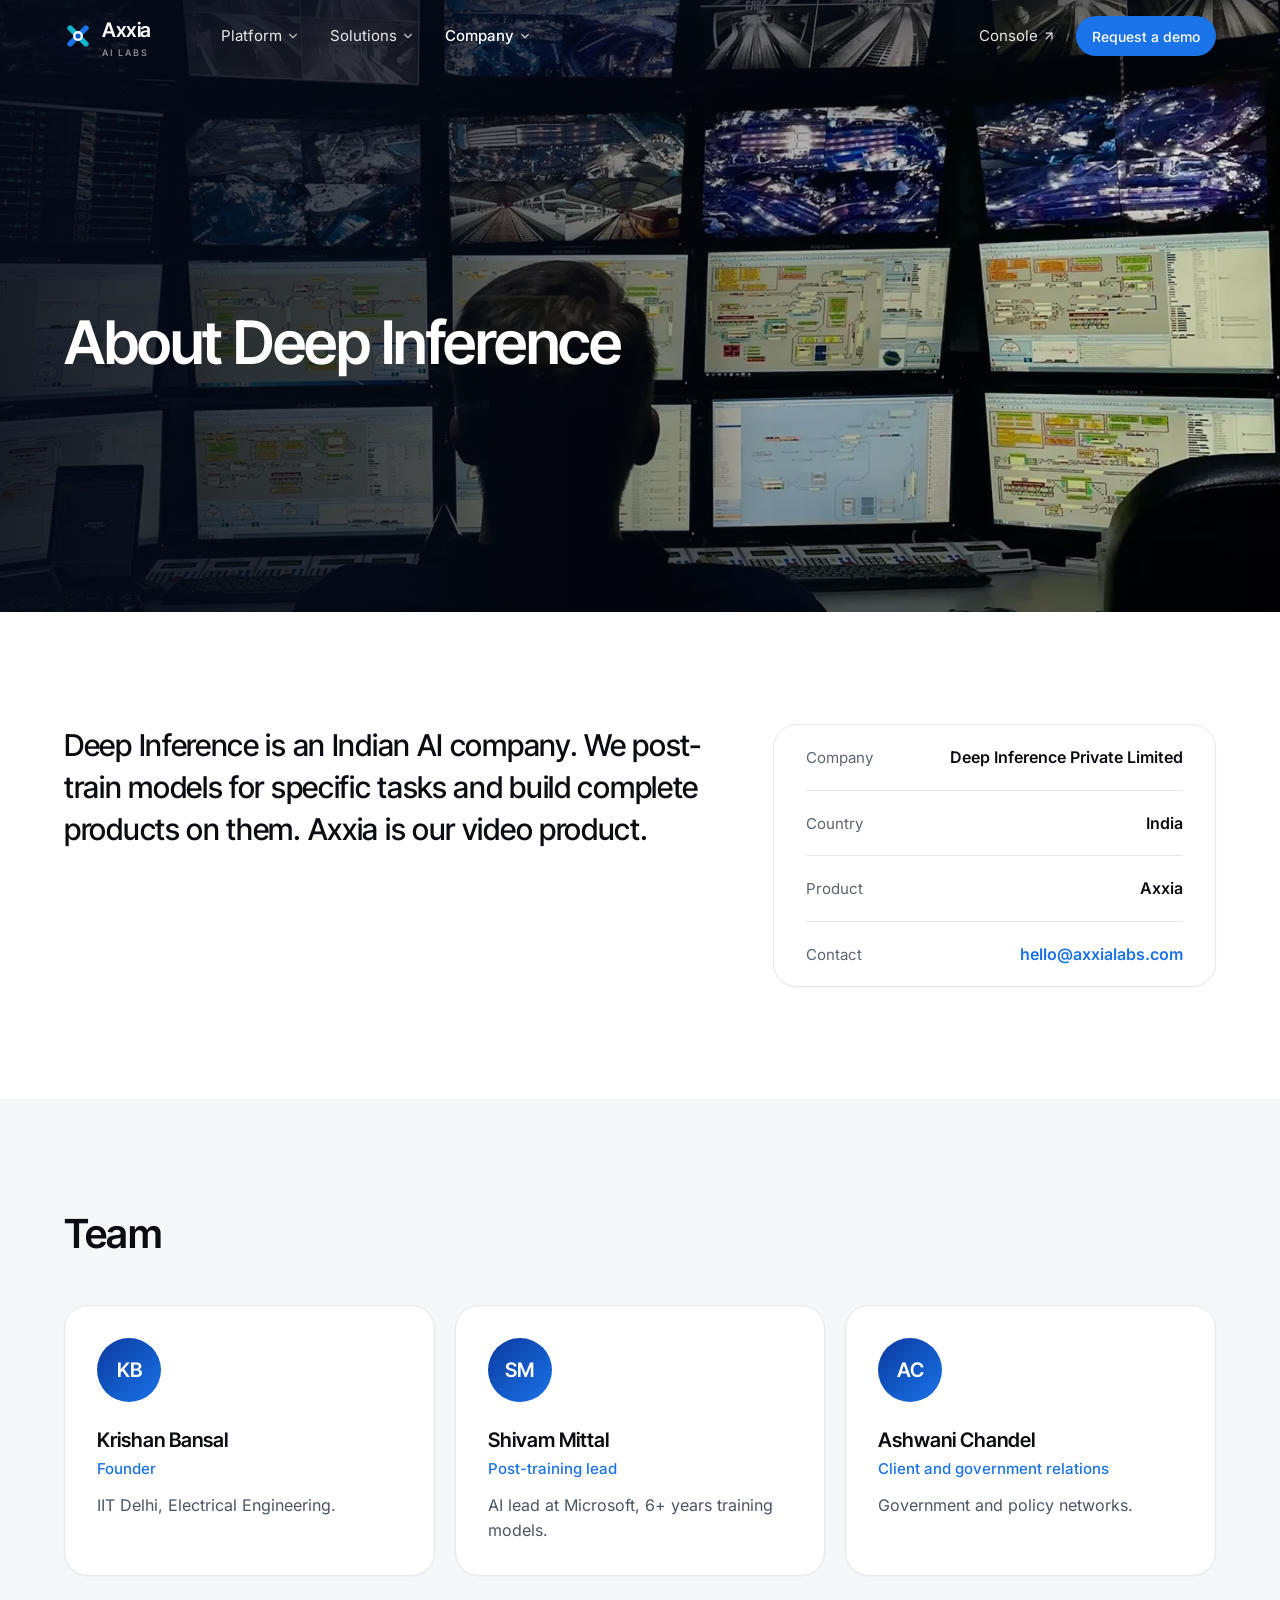
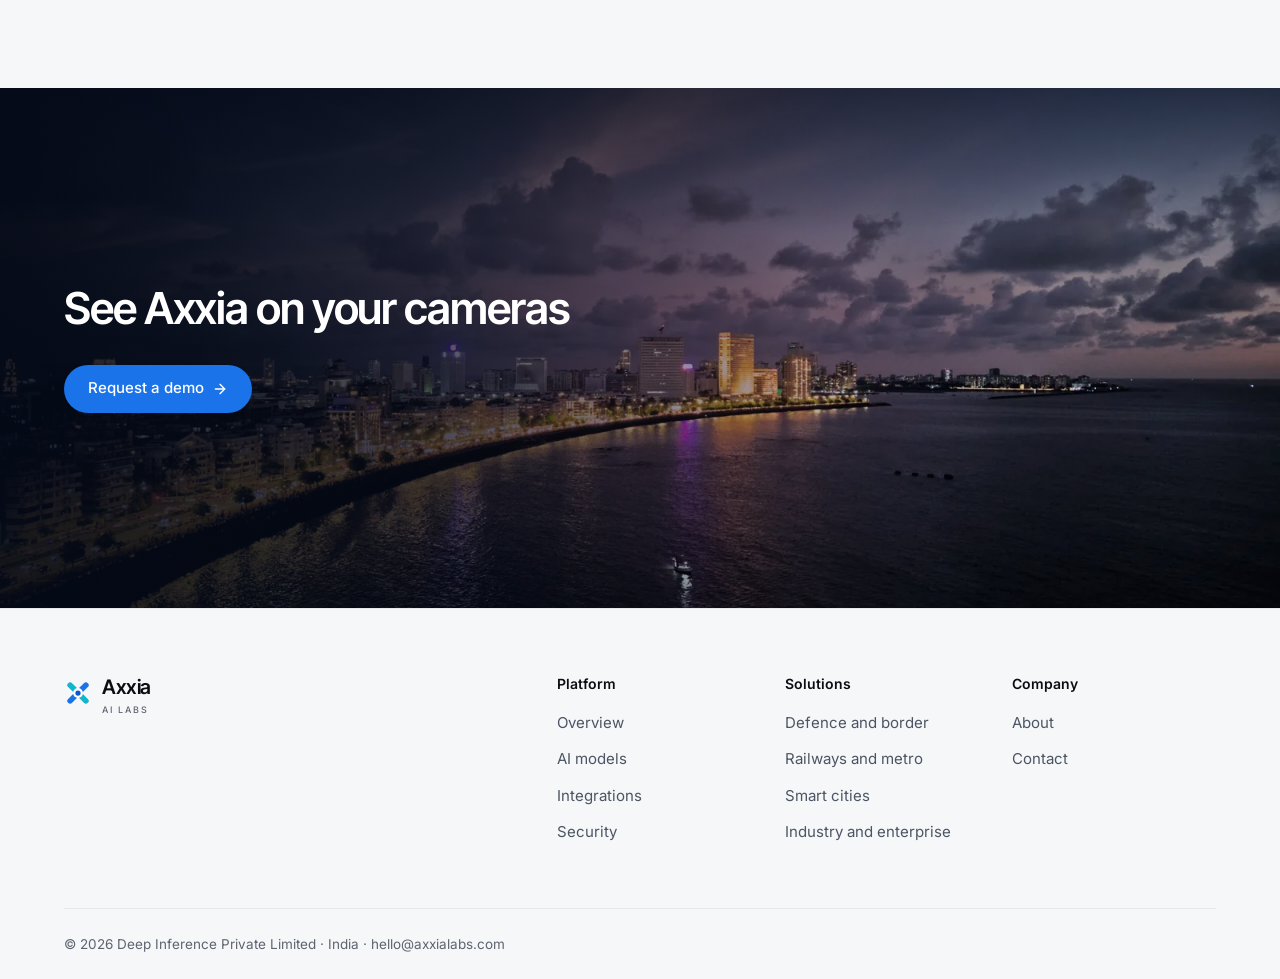
==== about/index.html @ 03f9fa93 "Deploy 73abba9 (2026-10-30T13:03Z)" ====
<!doctype html>
<html lang="en">
  <head>
    <meta charset="UTF-8" />
    <meta name="viewport" content="width=device-width, initial-scale=1" />
    <title>About Deep Inference | Axxia</title>
    <meta name="description" content="Deep Inference is an Indian AI company. Axxia is our video product." />
    <link rel="canonical" href="https://axxialabs.com/about/" />
    <meta name="theme-color" content="#ffffff" />

    <link rel="icon" href="/brand/axxia-mark.svg" type="image/svg+xml" />
    <link rel="icon" href="/brand/axxia-mark-32.png" type="image/png" sizes="32x32" />
    <link rel="apple-touch-icon" href="/brand/axxia-mark-180.png" sizes="180x180" />

    <meta property="og:type" content="website" />
    <meta property="og:site_name" content="Axxia" />
    <meta property="og:url" content="https://axxialabs.com/about/" />
    <meta property="og:title" content="About Deep Inference | Axxia" />
    <meta property="og:description" content="Deep Inference is an Indian AI company. Axxia is our video product." />
    <meta property="og:image" content="https://axxialabs.com/og.jpg" />
    <meta property="og:image:width" content="1200" />
    <meta property="og:image:height" content="630" />
    <meta property="og:image:alt" content="Axxia" />

    <meta name="twitter:card" content="summary_large_image" />
    <meta name="twitter:title" content="About Deep Inference | Axxia" />
    <meta name="twitter:description" content="Deep Inference is an Indian AI company. Axxia is our video product." />
    <meta name="twitter:image" content="https://axxialabs.com/og.jpg" />
    <script type="module" crossorigin src="/assets/about-CXpUiTwn.js"></script>
    <link rel="modulepreload" crossorigin href="/assets/mount-CPfrFi9J.js">
    <link rel="modulepreload" crossorigin href="/assets/CtaBand-O82Yy9Hm.js">
    <link rel="stylesheet" crossorigin href="/assets/mount-aVTlC6AG.css">
  </head>
  <body>
    <div id="root"></div>
    <noscript>About Deep Inference | Axxia. Please turn on JavaScript to view this site, or write to hello@axxialabs.com.</noscript>
  </body>
</html>
---- assets/mount-aVTlC6AG.css ----
@font-face{font-family:Inter Variable;font-style:normal;font-display:swap;font-weight:100 900;src:url(/assets/inter-cyrillic-ext-wght-normal-BOeWTOD4.woff2)format("woff2-variations");unicode-range:U+460-52F,U+1C80-1C8A,U+20B4,U+2DE0-2DFF,U+A640-A69F,U+FE2E-FE2F}@font-face{font-family:Inter Variable;font-style:normal;font-display:swap;font-weight:100 900;src:url(/assets/inter-cyrillic-wght-normal-DqGufNeO.woff2)format("woff2-variations");unicode-range:U+301,U+400-45F,U+490-491,U+4B0-4B1,U+2116}@font-face{font-family:Inter Variable;font-style:normal;font-display:swap;font-weight:100 900;src:url(/assets/inter-greek-ext-wght-normal-DlzME5K_.woff2)format("woff2-variations");unicode-range:U+1F??}@font-face{font-family:Inter Variable;font-style:normal;font-display:swap;font-weight:100 900;src:url(/assets/inter-greek-wght-normal-CkhJZR-_.woff2)format("woff2-variations");unicode-range:U+370-377,U+37A-37F,U+384-38A,U+38C,U+38E-3A1,U+3A3-3FF}@font-face{font-family:Inter Variable;font-style:normal;font-display:swap;font-weight:100 900;src:url(/assets/inter-vietnamese-wght-normal-CBcvBZtf.woff2)format("woff2-variations");unicode-range:U+102-103,U+110-111,U+128-129,U+168-169,U+1A0-1A1,U+1AF-1B0,U+300-301,U+303-304,U+308-309,U+323,U+329,U+1EA0-1EF9,U+20AB}@font-face{font-family:Inter Variable;font-style:normal;font-display:swap;font-weight:100 900;src:url(/assets/inter-latin-ext-wght-normal-DO1Apj_S.woff2)format("woff2-variations");unicode-range:U+100-2BA,U+2BD-2C5,U+2C7-2CC,U+2CE-2D7,U+2DD-2FF,U+304,U+308,U+329,U+1D00-1DBF,U+1E00-1E9F,U+1EF2-1EFF,U+2020,U+20A0-20AB,U+20AD-20C0,U+2113,U+2C60-2C7F,U+A720-A7FF}@font-face{font-family:Inter Variable;font-style:normal;font-display:swap;font-weight:100 900;src:url(/assets/inter-latin-wght-normal-Dx4kXJAl.woff2)format("woff2-variations");unicode-range:U+??,U+131,U+152-153,U+2BB-2BC,U+2C6,U+2DA,U+2DC,U+304,U+308,U+329,U+2000-206F,U+20AC,U+2122,U+2191,U+2193,U+2212,U+2215,U+FEFF,U+FFFD}@font-face{font-family:Inter Tight Variable;font-style:normal;font-display:swap;font-weight:100 900;src:url(/assets/inter-tight-cyrillic-ext-wght-normal-okcGN4Nq.woff2)format("woff2-variations");unicode-range:U+460-52F,U+1C80-1C8A,U+20B4,U+2DE0-2DFF,U+A640-A69F,U+FE2E-FE2F}@font-face{font-family:Inter Tight Variable;font-style:normal;font-display:swap;font-weight:100 900;src:url(/assets/inter-tight-cyrillic-wght-normal-BS41q_Tv.woff2)format("woff2-variations");unicode-range:U+301,U+400-45F,U+490-491,U+4B0-4B1,U+2116}@font-face{font-family:Inter Tight Variable;font-style:normal;font-display:swap;font-weight:100 900;src:url(/assets/inter-tight-greek-ext-wght-normal-DQgQPNk4.woff2)format("woff2-variations");unicode-range:U+1F??}@font-face{font-family:Inter Tight Variable;font-style:normal;font-display:swap;font-weight:100 900;src:url(/assets/inter-tight-greek-wght-normal-sS1B39LI.woff2)format("woff2-variations");unicode-range:U+370-377,U+37A-37F,U+384-38A,U+38C,U+38E-3A1,U+3A3-3FF}@font-face{font-family:Inter Tight Variable;font-style:normal;font-display:swap;font-weight:100 900;src:url(/assets/inter-tight-vietnamese-wght-normal-TKKdAiBA.woff2)format("woff2-variations");unicode-range:U+102-103,U+110-111,U+128-129,U+168-169,U+1A0-1A1,U+1AF-1B0,U+300-301,U+303-304,U+308-309,U+323,U+329,U+1EA0-1EF9,U+20AB}@font-face{font-family:Inter Tight Variable;font-style:normal;font-display:swap;font-weight:100 900;src:url(/assets/inter-tight-latin-ext-wght-normal-B4u9PlvR.woff2)format("woff2-variations");unicode-range:U+100-2BA,U+2BD-2C5,U+2C7-2CC,U+2CE-2D7,U+2DD-2FF,U+304,U+308,U+329,U+1D00-1DBF,U+1E00-1E9F,U+1EF2-1EFF,U+2020,U+20A0-20AB,U+20AD-20C0,U+2113,U+2C60-2C7F,U+A720-A7FF}@font-face{font-family:Inter Tight Variable;font-style:normal;font-display:swap;font-weight:100 900;src:url(/assets/inter-tight-latin-wght-normal-DX-nOvPD.woff2)format("woff2-variations");unicode-range:U+??,U+131,U+152-153,U+2BB-2BC,U+2C6,U+2DA,U+2DC,U+304,U+308,U+329,U+2000-206F,U+20AC,U+2122,U+2191,U+2193,U+2212,U+2215,U+FEFF,U+FFFD}@layer properties{@supports (((-webkit-hyphens:none)) and (not (margin-trim:inline))) or ((-moz-orient:inline) and (not (color:rgb(from red r g b)))){*,:before,:after,::backdrop{--tw-translate-x:0;--tw-translate-y:0;--tw-translate-z:0;--tw-rotate-x:initial;--tw-rotate-y:initial;--tw-rotate-z:initial;--tw-skew-x:initial;--tw-skew-y:initial;--tw-space-y-reverse:0;--tw-divide-y-reverse:0;--tw-border-style:solid;--tw-gradient-position:initial;--tw-gradient-from:#0000;--tw-gradient-via:#0000;--tw-gradient-to:#0000;--tw-gradient-stops:initial;--tw-gradient-via-stops:initial;--tw-gradient-from-position:0%;--tw-gradient-via-position:50%;--tw-gradient-to-position:100%;--tw-leading:initial;--tw-font-weight:initial;--tw-tracking:initial;--tw-ordinal:initial;--tw-slashed-zero:initial;--tw-numeric-figure:initial;--tw-numeric-spacing:initial;--tw-numeric-fraction:initial;--tw-shadow:0 0 #0000;--tw-shadow-color:initial;--tw-shadow-alpha:100%;--tw-inset-shadow:0 0 #0000;--tw-inset-shadow-color:initial;--tw-inset-shadow-alpha:100%;--tw-ring-color:initial;--tw-ring-shadow:0 0 #0000;--tw-inset-ring-color:initial;--tw-inset-ring-shadow:0 0 #0000;--tw-ring-inset:initial;--tw-ring-offset-width:0px;--tw-ring-offset-color:#fff;--tw-ring-offset-shadow:0 0 #0000;--tw-blur:initial;--tw-brightness:initial;--tw-contrast:initial;--tw-grayscale:initial;--tw-hue-rotate:initial;--tw-invert:initial;--tw-opacity:initial;--tw-saturate:initial;--tw-sepia:initial;--tw-drop-shadow:initial;--tw-drop-shadow-color:initial;--tw-drop-shadow-alpha:100%;--tw-drop-shadow-size:initial;--tw-backdrop-blur:initial;--tw-backdrop-brightness:initial;--tw-backdrop-contrast:initial;--tw-backdrop-grayscale:initial;--tw-backdrop-hue-rotate:initial;--tw-backdrop-invert:initial;--tw-backdrop-opacity:initial;--tw-backdrop-saturate:initial;--tw-backdrop-sepia:initial;--tw-duration:initial;--tw-ease:initial;--tw-outline-style:solid}}}@layer theme{:root,:host{--font-sans:"Inter Variable", ui-sans-serif, system-ui, -apple-system, "Segoe UI", sans-serif;--font-mono:ui-monospace, SFMono-Regular, Menlo, Monaco, Consolas, "Liberation Mono", "Courier New", monospace;--spacing:.25rem;--text-sm:.875rem;--text-sm--line-height:calc(1.25 / .875);--text-xl:1.25rem;--text-xl--line-height:calc(1.75 / 1.25);--font-weight-medium:500;--font-weight-semibold:600;--tracking-tight:-.025em;--radius-lg:1rem;--radius-xl:1.5rem;--radius-2xl:1rem;--ease-out:cubic-bezier(0, 0, .2, 1);--blur-sm:8px;--blur-xl:24px;--default-transition-duration:.15s;--default-transition-timing-function:cubic-bezier(.4, 0, .2, 1);--default-font-family:var(--font-sans);--default-mono-font-family:var(--font-mono);--font-display:"Inter Tight Variable", "Inter Variable", ui-sans-serif, system-ui, sans-serif;--color-white:#fff;--color-page:#fff;--color-surface:#f6f7f9;--color-card:#fff;--color-ink:#0b0d12;--color-ink-2:#4b5563;--color-muted:#5d6470;--color-line:#e6e8ec;--color-line-2:#d5d9e0;--color-brand:#1a73e8;--color-brand-2:#1765cc;--color-brand-soft:#eef4fe;--color-teal:#12b5cb;--color-mint:#0f9d78;--container-site:76rem}}@layer base{*,:after,:before,::backdrop{box-sizing:border-box;border:0 solid;margin:0;padding:0}::file-selector-button{box-sizing:border-box;border:0 solid;margin:0;padding:0}html,:host{-webkit-text-size-adjust:100%;tab-size:4;line-height:1.5;font-family:var(--default-font-family,-apple-system, BlinkMacSystemFont, "Segoe UI", Roboto, "Helvetica Neue", "Noto Sans", Arial, sans-serif, "Apple Color Emoji", "Segoe UI Emoji", "Segoe UI Symbol", "Noto Color Emoji");font-feature-settings:var(--default-font-feature-settings,normal);font-variation-settings:var(--default-font-variation-settings,normal);-webkit-tap-highlight-color:transparent}hr{height:0;color:inherit;border-top-width:1px}abbr:where([title]){-webkit-text-decoration:underline dotted;text-decoration:underline dotted}h1,h2,h3,h4,h5,h6{font-size:inherit;font-weight:inherit}a{color:inherit;-webkit-text-decoration:inherit;-webkit-text-decoration:inherit;-webkit-text-decoration:inherit;-webkit-text-decoration:inherit;text-decoration:inherit}b,strong{font-weight:bolder}code,kbd,samp,pre{font-family:var(--default-mono-font-family,ui-monospace, SFMono-Regular, Menlo, Monaco, Consolas, "Liberation Mono", "Courier New", monospace);font-feature-settings:var(--default-mono-font-feature-settings,normal);font-variation-settings:var(--default-mono-font-variation-settings,normal);font-size:1em}small{font-size:80%}sub,sup{vertical-align:baseline;font-size:75%;line-height:0;position:relative}sub{bottom:-.25em}sup{top:-.5em}table{text-indent:0;border-color:inherit;border-collapse:collapse}:-moz-focusring:where(:not(iframe)){outline:auto}progress{vertical-align:baseline}summary{display:list-item}ol,ul,menu{list-style:none}img,svg,video,canvas,audio,iframe,embed,object{vertical-align:middle;display:block}img,video{max-width:100%;height:auto}button,input,select,optgroup,textarea{font:inherit;font-feature-settings:inherit;font-variation-settings:inherit;letter-spacing:inherit;color:inherit;opacity:1;background-color:#0000;border-radius:0}::file-selector-button{font:inherit;font-feature-settings:inherit;font-variation-settings:inherit;letter-spacing:inherit;color:inherit;opacity:1;background-color:#0000;border-radius:0}:where(select:is([multiple],[size])) optgroup{font-weight:bolder}:where(select:is([multiple],[size])) optgroup option{padding-inline-start:20px}::file-selector-button{margin-inline-end:4px}::placeholder{opacity:1}@supports (not ((-webkit-appearance:-apple-pay-button))) or (contain-intrinsic-size:1px){::placeholder{color:currentColor}@supports (color:color-mix(in lab, red, red)){::placeholder{color:color-mix(in oklab, currentcolor 50%, transparent)}}}textarea{resize:vertical}::-webkit-search-decoration{-webkit-appearance:none}::-webkit-date-and-time-value{min-height:1lh;text-align:inherit}::-webkit-datetime-edit{display:inline-flex}::-webkit-datetime-edit-fields-wrapper{padding:0}::-webkit-datetime-edit{padding-block:0}::-webkit-datetime-edit-year-field{padding-block:0}::-webkit-datetime-edit-month-field{padding-block:0}::-webkit-datetime-edit-day-field{padding-block:0}::-webkit-datetime-edit-hour-field{padding-block:0}::-webkit-datetime-edit-minute-field{padding-block:0}::-webkit-datetime-edit-second-field{padding-block:0}::-webkit-datetime-edit-millisecond-field{padding-block:0}::-webkit-datetime-edit-meridiem-field{padding-block:0}::-webkit-calendar-picker-indicator{line-height:1}:-moz-ui-invalid{box-shadow:none}button,input:where([type=button],[type=reset],[type=submit]){appearance:button}::file-selector-button{appearance:button}::-webkit-inner-spin-button{height:auto}::-webkit-outer-spin-button{height:auto}[hidden]:where(:not([hidden=until-found])){display:none!important}html{-webkit-text-size-adjust:100%;text-rendering:optimizelegibility}@media (prefers-reduced-motion:no-preference){html{scroll-behavior:smooth}}body{background-color:var(--color-page);font-family:var(--font-sans);color:var(--color-ink-2);-webkit-font-smoothing:antialiased;-moz-osx-font-smoothing:grayscale;--lightningcss-light:initial;--lightningcss-dark: ;color-scheme:light}h1,h2,h3,h4{font-family:var(--font-display);color:var(--color-ink);text-wrap:balance}::selection{background-color:#1a73e826}@supports (color:color-mix(in lab, red, red)){::selection{background-color:color-mix(in oklab, var(--color-brand) 15%, transparent)}}::selection{color:var(--color-ink)}html,body{overflow-x:clip}:focus-visible{outline-style:var(--tw-outline-style);outline-offset:2px;outline-width:2px;outline-color:var(--color-brand)}}@layer components;@layer utilities{.pointer-events-none{pointer-events:none}.invisible{visibility:hidden}.sr-only{clip-path:inset(50%);white-space:nowrap;border-width:0;width:1px;height:1px;margin:-1px;padding:0;position:absolute;overflow:hidden}.absolute{position:absolute}.fixed{position:fixed}.relative{position:relative}.inset-0{inset:0}.inset-x-0{inset-inline:0}.top-0{top:0}.top-1\/2{top:50%}.top-3{top:calc(var(--spacing) * 3)}.top-7{top:calc(var(--spacing) * 7)}.top-\[72px\]{top:72px}.top-full{top:100%}.right-3\.5{right:calc(var(--spacing) * 3.5)}.bottom-0{bottom:0}.-left-2{left:calc(var(--spacing) * -2)}.left-8{left:calc(var(--spacing) * 8)}.isolate{isolation:isolate}.-z-10{z-index:calc(10 * -1)}.z-10{z-index:10}.z-50{z-index:50}.z-\[60\]{z-index:60}.order-2{order:2}.order-3{order:3}.container{width:100%}@media (width>=40rem){.container{max-width:40rem}}@media (width>=48rem){.container{max-width:48rem}}@media (width>=64rem){.container{max-width:64rem}}@media (width>=80rem){.container{max-width:80rem}}@media (width>=96rem){.container{max-width:96rem}}.-m-1{margin:calc(var(--spacing) * -1)}.-mx-2{margin-inline:calc(var(--spacing) * -2)}.mx-auto{margin-inline:auto}.-mt-14{margin-top:calc(var(--spacing) * -14)}.mt-0\.5{margin-top:calc(var(--spacing) * .5)}.mt-1{margin-top:var(--spacing)}.mt-1\.5{margin-top:calc(var(--spacing) * 1.5)}.mt-2{margin-top:calc(var(--spacing) * 2)}.mt-3{margin-top:calc(var(--spacing) * 3)}.mt-4{margin-top:calc(var(--spacing) * 4)}.mt-6{margin-top:calc(var(--spacing) * 6)}.mt-7{margin-top:calc(var(--spacing) * 7)}.mt-8{margin-top:calc(var(--spacing) * 8)}.mt-9{margin-top:calc(var(--spacing) * 9)}.mt-10{margin-top:calc(var(--spacing) * 10)}.mt-12{margin-top:calc(var(--spacing) * 12)}.mt-auto{margin-top:auto}.-mr-2{margin-right:calc(var(--spacing) * -2)}.ml-6{margin-left:calc(var(--spacing) * 6)}.ml-\[72px\]{margin-left:72px}.ml-auto{margin-left:auto}.block{display:block}.contents{display:contents}.flex{display:flex}.grid{display:grid}.hidden{display:none}.inline-block{display:inline-block}.inline-flex{display:inline-flex}.\!size-5{width:calc(var(--spacing) * 5)!important;height:calc(var(--spacing) * 5)!important}.size-2{width:calc(var(--spacing) * 2);height:calc(var(--spacing) * 2)}.size-3\.5{width:calc(var(--spacing) * 3.5);height:calc(var(--spacing) * 3.5)}.size-4{width:calc(var(--spacing) * 4);height:calc(var(--spacing) * 4)}.size-5{width:calc(var(--spacing) * 5);height:calc(var(--spacing) * 5)}.size-6{width:calc(var(--spacing) * 6);height:calc(var(--spacing) * 6)}.size-7{width:calc(var(--spacing) * 7);height:calc(var(--spacing) * 7)}.size-8{width:calc(var(--spacing) * 8);height:calc(var(--spacing) * 8)}.size-9{width:calc(var(--spacing) * 9);height:calc(var(--spacing) * 9)}.size-10{width:calc(var(--spacing) * 10);height:calc(var(--spacing) * 10)}.size-11{width:calc(var(--spacing) * 11);height:calc(var(--spacing) * 11)}.size-12{width:calc(var(--spacing) * 12);height:calc(var(--spacing) * 12)}.size-14{width:calc(var(--spacing) * 14);height:calc(var(--spacing) * 14)}.size-16{width:calc(var(--spacing) * 16);height:calc(var(--spacing) * 16)}.size-\[18px\]{width:18px;height:18px}.size-\[22px\]{width:22px;height:22px}.size-full{width:100%;height:100%}.h-1\.5{height:calc(var(--spacing) * 1.5)}.h-6{height:calc(var(--spacing) * 6)}.h-8{height:calc(var(--spacing) * 8)}.h-9{height:calc(var(--spacing) * 9)}.h-10{height:calc(var(--spacing) * 10)}.h-11{height:calc(var(--spacing) * 11)}.h-12{height:calc(var(--spacing) * 12)}.h-16{height:calc(var(--spacing) * 16)}.h-20{height:calc(var(--spacing) * 20)}.h-36{height:calc(var(--spacing) * 36)}.h-\[72px\]{height:72px}.h-\[300px\]{height:300px}.h-auto{height:auto}.h-full{height:100%}.h-px{height:1px}.min-h-10{min-height:calc(var(--spacing) * 10)}.min-h-11{min-height:calc(var(--spacing) * 11)}.min-h-12{min-height:calc(var(--spacing) * 12)}.min-h-\[92px\]{min-height:92px}.min-h-\[156px\]{min-height:156px}.min-h-\[280px\]{min-height:280px}.min-h-\[440px\]{min-height:440px}.min-h-\[480px\]{min-height:480px}.min-h-\[600px\]{min-height:600px}.min-h-dvh{min-height:100dvh}.min-h-full{min-height:100%}.w-12{width:calc(var(--spacing) * 12)}.w-14{width:calc(var(--spacing) * 14)}.w-28{width:calc(var(--spacing) * 28)}.w-\[264px\]{width:264px}.w-full{width:100%}.max-w-\[13rem\]{max-width:13rem}.max-w-\[28rem\]{max-width:28rem}.max-w-\[34rem\]{max-width:34rem}.max-w-\[40rem\]{max-width:40rem}.max-w-\[440px\]{max-width:440px}.max-w-\[460px\]{max-width:460px}.max-w-\[560px\]{max-width:560px}.max-w-\[840px\]{max-width:840px}.max-w-site{max-width:var(--container-site)}.min-w-0{min-width:0}.flex-1{flex:1}.shrink-0{flex-shrink:0}.-translate-x-1\/2{--tw-translate-x:calc(calc(1 / 2 * 100%) * -1);translate:var(--tw-translate-x) var(--tw-translate-y)}.-translate-y-1\/2{--tw-translate-y:calc(calc(1 / 2 * 100%) * -1);translate:var(--tw-translate-x) var(--tw-translate-y)}.rotate-180{rotate:180deg}.transform{transform:var(--tw-rotate-x,) var(--tw-rotate-y,) var(--tw-rotate-z,) var(--tw-skew-x,) var(--tw-skew-y,)}.resize{resize:both}.resize-y{resize:vertical}.scroll-mt-20{scroll-margin-top:calc(var(--spacing) * 20)}.appearance-none{appearance:none}.grid-cols-2{grid-template-columns:repeat(2,minmax(0,1fr))}.grid-cols-4{grid-template-columns:repeat(4,minmax(0,1fr))}.grid-cols-8{grid-template-columns:repeat(8,minmax(0,1fr))}.flex-col{flex-direction:column}.flex-wrap{flex-wrap:wrap}.items-baseline{align-items:baseline}.items-center{align-items:center}.items-end{align-items:flex-end}.justify-between{justify-content:space-between}.justify-center{justify-content:center}.justify-end{justify-content:flex-end}.gap-0\.5{gap:calc(var(--spacing) * .5)}.gap-1{gap:var(--spacing)}.gap-1\.5{gap:calc(var(--spacing) * 1.5)}.gap-2{gap:calc(var(--spacing) * 2)}.gap-2\.5{gap:calc(var(--spacing) * 2.5)}.gap-3{gap:calc(var(--spacing) * 3)}.gap-3\.5{gap:calc(var(--spacing) * 3.5)}.gap-4{gap:calc(var(--spacing) * 4)}.gap-5{gap:calc(var(--spacing) * 5)}.gap-8{gap:calc(var(--spacing) * 8)}.gap-10{gap:calc(var(--spacing) * 10)}.gap-12{gap:calc(var(--spacing) * 12)}:where(.space-y-5>:not(:last-child)){--tw-space-y-reverse:0;margin-block-start:calc(calc(var(--spacing) * 5) * var(--tw-space-y-reverse));margin-block-end:calc(calc(var(--spacing) * 5) * calc(1 - var(--tw-space-y-reverse)))}.gap-x-4{column-gap:calc(var(--spacing) * 4)}.gap-x-5{column-gap:calc(var(--spacing) * 5)}.gap-x-6{column-gap:calc(var(--spacing) * 6)}.gap-y-1{row-gap:var(--spacing)}.gap-y-3{row-gap:calc(var(--spacing) * 3)}.gap-y-8{row-gap:calc(var(--spacing) * 8)}.gap-y-9{row-gap:calc(var(--spacing) * 9)}.gap-y-10{row-gap:calc(var(--spacing) * 10)}:where(.divide-y>:not(:last-child)){--tw-divide-y-reverse:0;border-bottom-style:var(--tw-border-style);border-top-style:var(--tw-border-style);border-top-width:calc(1px * var(--tw-divide-y-reverse));border-bottom-width:calc(1px * calc(1 - var(--tw-divide-y-reverse)))}:where(.divide-line>:not(:last-child)){border-color:var(--color-line)}.self-start{align-self:flex-start}.truncate{text-overflow:ellipsis;white-space:nowrap;overflow:hidden}.overflow-hidden{overflow:hidden}.overflow-y-auto{overflow-y:auto}.overscroll-contain{overscroll-behavior:contain}.rounded{border-radius:.25rem}.rounded-2xl{border-radius:var(--radius-2xl)}.rounded-\[4px\]{border-radius:4px}.rounded-\[8px\]{border-radius:8px}.rounded-\[10px\]{border-radius:10px}.rounded-\[12px\]{border-radius:12px}.rounded-\[18px\]{border-radius:18px}.rounded-\[20px\]{border-radius:20px}.rounded-\[24px\]{border-radius:24px}.rounded-\[28px\]{border-radius:28px}.rounded-full{border-radius:2147483647px}.rounded-lg{border-radius:var(--radius-lg)}.rounded-xl{border-radius:var(--radius-xl)}.border{border-style:var(--tw-border-style);border-width:1px}.border-2{border-style:var(--tw-border-style);border-width:2px}.border-t{border-top-style:var(--tw-border-style);border-top-width:1px}.border-b{border-bottom-style:var(--tw-border-style);border-bottom-width:1px}.border-\[\#e3e6eb\]{border-color:#e3e6eb}.border-brand{border-color:var(--color-brand)}.border-line{border-color:var(--color-line)}.border-line-2{border-color:var(--color-line-2)}.border-teal{border-color:var(--color-teal)}.border-transparent{border-color:#0000}.border-white\/35{border-color:#ffffff59}@supports (color:color-mix(in lab, red, red)){.border-white\/35{border-color:color-mix(in oklab, var(--color-white) 35%, transparent)}}.bg-\[\#f3f5f8\]{background-color:#f3f5f8}.bg-brand{background-color:var(--color-brand)}.bg-brand-soft{background-color:var(--color-brand-soft)}.bg-card{background-color:var(--color-card)}.bg-ink{background-color:var(--color-ink)}.bg-line-2{background-color:var(--color-line-2)}.bg-mint\/10{background-color:#0f9d781a}@supports (color:color-mix(in lab, red, red)){.bg-mint\/10{background-color:color-mix(in oklab, var(--color-mint) 10%, transparent)}}.bg-page{background-color:var(--color-page)}.bg-page\/70{background-color:#ffffffb3}@supports (color:color-mix(in lab, red, red)){.bg-page\/70{background-color:color-mix(in oklab, var(--color-page) 70%, transparent)}}.bg-surface{background-color:var(--color-surface)}.bg-transparent{background-color:#0000}.bg-white{background-color:var(--color-white)}.bg-white\/10{background-color:#ffffff1a}@supports (color:color-mix(in lab, red, red)){.bg-white\/10{background-color:color-mix(in oklab, var(--color-white) 10%, transparent)}}.bg-white\/15{background-color:#ffffff26}@supports (color:color-mix(in lab, red, red)){.bg-white\/15{background-color:color-mix(in oklab, var(--color-white) 15%, transparent)}}.bg-white\/95{background-color:#fffffff2}@supports (color:color-mix(in lab, red, red)){.bg-white\/95{background-color:color-mix(in oklab, var(--color-white) 95%, transparent)}}.bg-gradient-to-b{--tw-gradient-position:to bottom in oklab;background-image:linear-gradient(var(--tw-gradient-stops))}.bg-gradient-to-r{--tw-gradient-position:to right in oklab;background-image:linear-gradient(var(--tw-gradient-stops))}.bg-\[linear-gradient\(90deg\,rgb\(4_10_24\/0\.9\)_0\%\,rgb\(4_10_24\/0\.72\)_32\%\,rgb\(4_10_24\/0\.3\)_62\%\,rgb\(4_10_24\/0\.08\)_100\%\)\]{background-image:linear-gradient(90deg,#040a18e6 0%,#040a18b8 32%,#040a184d 62%,#040a1814 100%)}.bg-\[linear-gradient\(115deg\,\#05215e_0\%\,\#0a3a9e_38\%\,\#1a73e8_72\%\,\#5fb0f6_100\%\)\]{background-image:linear-gradient(115deg,#05215e 0%,#0a3a9e 38%,#1a73e8 72%,#5fb0f6 100%)}.bg-\[linear-gradient\(115deg\,transparent_30\%\,rgb\(255_255_255\/0\.12\)_45\%\,transparent_60\%\)\]{background-image:linear-gradient(115deg,#0000 30%,#ffffff1f 45%,#0000 60%)}.bg-\[linear-gradient\(125deg\,\#071431_0\%\,\#0c2a63_50\%\,\#0f4a9e_100\%\)\]{background-image:linear-gradient(125deg,#071431 0%,#0c2a63 50%,#0f4a9e 100%)}.bg-\[linear-gradient\(135deg\,\#0a3a9e\,\#1a73e8\)\]{background-image:linear-gradient(135deg,#0a3a9e,#1a73e8)}.bg-\[linear-gradient\(135deg\,\#0c2149\,\#16407e\)\]{background-image:linear-gradient(135deg,#0c2149,#16407e)}.bg-\[linear-gradient\(180deg\,rgb\(4_10_24\/0\)_25\%\,rgb\(4_10_24\/0\.55\)_60\%\,rgb\(4_10_24\/0\.9\)_100\%\)\]{background-image:linear-gradient(#040a1800 25%,#040a188c 60%,#040a18e6 100%)}.bg-\[linear-gradient\(180deg\,rgb\(4_10_24\/0\.45\)_0\%\,rgb\(4_10_24\/0\.5\)_35\%\,rgb\(4_10_24\/0\.88\)_100\%\)\]{background-image:linear-gradient(#040a1873 0%,#040a1880 35%,#040a18e0 100%)}.bg-\[linear-gradient\(180deg\,rgb\(4_10_24\/0\.55\)_0\%\,rgb\(4_10_24\/0\.55\)_35\%\,rgb\(4_10_24\/0\.9\)_100\%\)\]{background-image:linear-gradient(#040a188c 0% 35%,#040a18e6 100%)}.from-\[rgb\(4_10_24\/0\.55\)\]{--tw-gradient-from:#040a188c;--tw-gradient-stops:var(--tw-gradient-via-stops,var(--tw-gradient-position), var(--tw-gradient-from) var(--tw-gradient-from-position), var(--tw-gradient-to) var(--tw-gradient-to-position))}.from-brand{--tw-gradient-from:var(--color-brand);--tw-gradient-stops:var(--tw-gradient-via-stops,var(--tw-gradient-position), var(--tw-gradient-from) var(--tw-gradient-from-position), var(--tw-gradient-to) var(--tw-gradient-to-position))}.to-teal{--tw-gradient-to:var(--color-teal);--tw-gradient-stops:var(--tw-gradient-via-stops,var(--tw-gradient-position), var(--tw-gradient-from) var(--tw-gradient-from-position), var(--tw-gradient-to) var(--tw-gradient-to-position))}.to-transparent{--tw-gradient-to:transparent;--tw-gradient-stops:var(--tw-gradient-via-stops,var(--tw-gradient-position), var(--tw-gradient-from) var(--tw-gradient-from-position), var(--tw-gradient-to) var(--tw-gradient-to-position))}.object-cover{object-fit:cover}.p-1{padding:var(--spacing)}.p-1\.5{padding:calc(var(--spacing) * 1.5)}.p-2{padding:calc(var(--spacing) * 2)}.p-3{padding:calc(var(--spacing) * 3)}.p-3\.5{padding:calc(var(--spacing) * 3.5)}.p-5{padding:calc(var(--spacing) * 5)}.p-6{padding:calc(var(--spacing) * 6)}.p-7{padding:calc(var(--spacing) * 7)}.px-0{padding-inline:0}.px-1{padding-inline:var(--spacing)}.px-2{padding-inline:calc(var(--spacing) * 2)}.px-2\.5{padding-inline:calc(var(--spacing) * 2.5)}.px-3{padding-inline:calc(var(--spacing) * 3)}.px-3\.5{padding-inline:calc(var(--spacing) * 3.5)}.px-4{padding-inline:calc(var(--spacing) * 4)}.px-5{padding-inline:calc(var(--spacing) * 5)}.px-6{padding-inline:calc(var(--spacing) * 6)}.px-8{padding-inline:calc(var(--spacing) * 8)}.py-1{padding-block:var(--spacing)}.py-2{padding-block:calc(var(--spacing) * 2)}.py-3{padding-block:calc(var(--spacing) * 3)}.py-3\.5{padding-block:calc(var(--spacing) * 3.5)}.py-4{padding-block:calc(var(--spacing) * 4)}.py-5{padding-block:calc(var(--spacing) * 5)}.py-6{padding-block:calc(var(--spacing) * 6)}.py-10{padding-block:calc(var(--spacing) * 10)}.py-12{padding-block:calc(var(--spacing) * 12)}.py-14{padding-block:calc(var(--spacing) * 14)}.py-16{padding-block:calc(var(--spacing) * 16)}.py-20{padding-block:calc(var(--spacing) * 20)}.pt-2{padding-top:calc(var(--spacing) * 2)}.pt-5{padding-top:calc(var(--spacing) * 5)}.pt-\[72px\]{padding-top:72px}.pt-\[120px\]{padding-top:120px}.pr-10{padding-right:calc(var(--spacing) * 10)}.pb-8{padding-bottom:calc(var(--spacing) * 8)}.pb-12{padding-bottom:calc(var(--spacing) * 12)}.pb-24{padding-bottom:calc(var(--spacing) * 24)}.text-center{text-align:center}.font-display{font-family:var(--font-display)}.font-sans{font-family:var(--font-sans)}.text-sm{font-size:var(--text-sm);line-height:var(--tw-leading,var(--text-sm--line-height))}.text-xl{font-size:var(--text-xl);line-height:var(--tw-leading,var(--text-xl--line-height))}.text-\[0\.5625rem\]{font-size:.5625rem}.text-\[11\.5px\]{font-size:11.5px}.text-\[12\.5px\]{font-size:12.5px}.text-\[12px\]{font-size:12px}.text-\[13\.5px\]{font-size:13.5px}.text-\[13px\]{font-size:13px}.text-\[14\.5px\]{font-size:14.5px}.text-\[14px\]{font-size:14px}.text-\[15px\]{font-size:15px}.text-\[16\.5px\]{font-size:16.5px}.text-\[16px\]{font-size:16px}.text-\[17px\]{font-size:17px}.text-\[18px\]{font-size:18px}.text-\[20px\]{font-size:20px}.text-\[22px\]{font-size:22px}.text-\[24px\]{font-size:24px}.text-\[26px\]{font-size:26px}.text-\[30px\]{font-size:30px}.text-\[32px\]{font-size:32px}.text-\[36px\]{font-size:36px}.leading-5{--tw-leading:calc(var(--spacing) * 5);line-height:calc(var(--spacing) * 5)}.leading-6{--tw-leading:calc(var(--spacing) * 6);line-height:calc(var(--spacing) * 6)}.leading-7{--tw-leading:calc(var(--spacing) * 7);line-height:calc(var(--spacing) * 7)}.leading-8{--tw-leading:calc(var(--spacing) * 8);line-height:calc(var(--spacing) * 8)}.leading-\[18px\]{--tw-leading:18px;line-height:18px}.leading-\[21px\]{--tw-leading:21px;line-height:21px}.leading-\[22px\]{--tw-leading:22px;line-height:22px}.leading-\[23px\]{--tw-leading:23px;line-height:23px}.leading-\[25px\]{--tw-leading:25px;line-height:25px}.leading-\[26px\]{--tw-leading:26px;line-height:26px}.leading-\[27px\]{--tw-leading:27px;line-height:27px}.leading-\[32px\]{--tw-leading:32px;line-height:32px}.leading-\[34px\]{--tw-leading:34px;line-height:34px}.leading-\[36px\]{--tw-leading:36px;line-height:36px}.leading-\[38px\]{--tw-leading:38px;line-height:38px}.leading-\[42px\]{--tw-leading:42px;line-height:42px}.leading-none{--tw-leading:1;line-height:1}.font-medium{--tw-font-weight:var(--font-weight-medium);font-weight:var(--font-weight-medium)}.font-semibold{--tw-font-weight:var(--font-weight-semibold);font-weight:var(--font-weight-semibold)}.tracking-\[-0\.01em\]{--tw-tracking:-.01em;letter-spacing:-.01em}.tracking-\[-0\.02em\]{--tw-tracking:-.02em;letter-spacing:-.02em}.tracking-\[-0\.015em\]{--tw-tracking:-.015em;letter-spacing:-.015em}.tracking-\[-0\.025em\]{--tw-tracking:-.025em;letter-spacing:-.025em}.tracking-\[0\.1em\]{--tw-tracking:.1em;letter-spacing:.1em}.tracking-\[0\.22em\]{--tw-tracking:.22em;letter-spacing:.22em}.tracking-tight{--tw-tracking:var(--tracking-tight);letter-spacing:var(--tracking-tight)}.text-balance{text-wrap:balance}.break-all{word-break:break-all}.whitespace-nowrap{white-space:nowrap}.text-brand{color:var(--color-brand)}.text-ink{color:var(--color-ink)}.text-ink-2{color:var(--color-ink-2)}.text-mint{color:var(--color-mint)}.text-muted{color:var(--color-muted)}.text-white{color:var(--color-white)}.text-white\/60{color:#fff9}@supports (color:color-mix(in lab, red, red)){.text-white\/60{color:color-mix(in oklab, var(--color-white) 60%, transparent)}}.text-white\/80{color:#fffc}@supports (color:color-mix(in lab, red, red)){.text-white\/80{color:color-mix(in oklab, var(--color-white) 80%, transparent)}}.text-white\/85{color:#ffffffd9}@supports (color:color-mix(in lab, red, red)){.text-white\/85{color:color-mix(in oklab, var(--color-white) 85%, transparent)}}.text-white\/90{color:#ffffffe6}@supports (color:color-mix(in lab, red, red)){.text-white\/90{color:color-mix(in oklab, var(--color-white) 90%, transparent)}}.uppercase{text-transform:uppercase}.tabular-nums{--tw-numeric-spacing:tabular-nums;font-variant-numeric:var(--tw-ordinal,) var(--tw-slashed-zero,) var(--tw-numeric-figure,) var(--tw-numeric-spacing,) var(--tw-numeric-fraction,)}.underline{text-decoration-line:underline}.opacity-0{opacity:0}.opacity-100{opacity:1}.shadow-\[0_30px_60px_-30px_rgb\(10_40_110\/0\.55\)\]{--tw-shadow:0 30px 60px -30px var(--tw-shadow-color,#0a286e8c);box-shadow:var(--tw-inset-shadow), var(--tw-inset-ring-shadow), var(--tw-ring-offset-shadow), var(--tw-ring-shadow), var(--tw-shadow)}.shadow-card{--tw-shadow:0 1px 2px var(--tw-shadow-color,#1018280a);box-shadow:var(--tw-inset-shadow), var(--tw-inset-ring-shadow), var(--tw-ring-offset-shadow), var(--tw-ring-shadow), var(--tw-shadow)}.shadow-float{--tw-shadow:0 1px 2px var(--tw-shadow-color,#0000000d), 0 24px 56px -16px var(--tw-shadow-color,#10182838);box-shadow:var(--tw-inset-shadow), var(--tw-inset-ring-shadow), var(--tw-ring-offset-shadow), var(--tw-ring-shadow), var(--tw-shadow)}.shadow-frame{--tw-shadow:0 1px 2px var(--tw-shadow-color,#0000000a), 0 12px 40px -12px var(--tw-shadow-color,#1018281f);box-shadow:var(--tw-inset-shadow), var(--tw-inset-ring-shadow), var(--tw-ring-offset-shadow), var(--tw-ring-shadow), var(--tw-shadow)}.ring-1{--tw-ring-shadow:var(--tw-ring-inset,) 0 0 0 calc(1px + var(--tw-ring-offset-width)) var(--tw-ring-color,currentcolor);box-shadow:var(--tw-inset-shadow), var(--tw-inset-ring-shadow), var(--tw-ring-offset-shadow), var(--tw-ring-shadow), var(--tw-shadow)}.ring-line{--tw-ring-color:var(--color-line)}.ring-white\/30{--tw-ring-color:#ffffff4d}@supports (color:color-mix(in lab, red, red)){.ring-white\/30{--tw-ring-color:color-mix(in oklab, var(--color-white) 30%, transparent)}}.outline-offset-0{outline-offset:0px}.filter{filter:var(--tw-blur,) var(--tw-brightness,) var(--tw-contrast,) var(--tw-grayscale,) var(--tw-hue-rotate,) var(--tw-invert,) var(--tw-saturate,) var(--tw-sepia,) var(--tw-drop-shadow,)}.backdrop-blur-sm{--tw-backdrop-blur:blur(var(--blur-sm));-webkit-backdrop-filter:var(--tw-backdrop-blur,) var(--tw-backdrop-brightness,) var(--tw-backdrop-contrast,) var(--tw-backdrop-grayscale,) var(--tw-backdrop-hue-rotate,) var(--tw-backdrop-invert,) var(--tw-backdrop-opacity,) var(--tw-backdrop-saturate,) var(--tw-backdrop-sepia,);backdrop-filter:var(--tw-backdrop-blur,) var(--tw-backdrop-brightness,) var(--tw-backdrop-contrast,) var(--tw-backdrop-grayscale,) var(--tw-backdrop-hue-rotate,) var(--tw-backdrop-invert,) var(--tw-backdrop-opacity,) var(--tw-backdrop-saturate,) var(--tw-backdrop-sepia,)}.backdrop-blur-xl{--tw-backdrop-blur:blur(var(--blur-xl));-webkit-backdrop-filter:var(--tw-backdrop-blur,) var(--tw-backdrop-brightness,) var(--tw-backdrop-contrast,) var(--tw-backdrop-grayscale,) var(--tw-backdrop-hue-rotate,) var(--tw-backdrop-invert,) var(--tw-backdrop-opacity,) var(--tw-backdrop-saturate,) var(--tw-backdrop-sepia,);backdrop-filter:var(--tw-backdrop-blur,) var(--tw-backdrop-brightness,) var(--tw-backdrop-contrast,) var(--tw-backdrop-grayscale,) var(--tw-backdrop-hue-rotate,) var(--tw-backdrop-invert,) var(--tw-backdrop-opacity,) var(--tw-backdrop-saturate,) var(--tw-backdrop-sepia,)}.backdrop-saturate-150{--tw-backdrop-saturate:saturate(150%);-webkit-backdrop-filter:var(--tw-backdrop-blur,) var(--tw-backdrop-brightness,) var(--tw-backdrop-contrast,) var(--tw-backdrop-grayscale,) var(--tw-backdrop-hue-rotate,) var(--tw-backdrop-invert,) var(--tw-backdrop-opacity,) var(--tw-backdrop-saturate,) var(--tw-backdrop-sepia,);backdrop-filter:var(--tw-backdrop-blur,) var(--tw-backdrop-brightness,) var(--tw-backdrop-contrast,) var(--tw-backdrop-grayscale,) var(--tw-backdrop-hue-rotate,) var(--tw-backdrop-invert,) var(--tw-backdrop-opacity,) var(--tw-backdrop-saturate,) var(--tw-backdrop-sepia,)}.transition{transition-property:color,background-color,border-color,outline-color,text-decoration-color,fill,stroke,--tw-gradient-from,--tw-gradient-via,--tw-gradient-to,opacity,box-shadow,transform,translate,scale,rotate,filter,-webkit-backdrop-filter,backdrop-filter,display,content-visibility,overlay,pointer-events;transition-timing-function:var(--tw-ease,var(--default-transition-timing-function));transition-duration:var(--tw-duration,var(--default-transition-duration))}.transition-\[background-color\,border-color\,color\]{transition-property:background-color,border-color,color;transition-timing-function:var(--tw-ease,var(--default-transition-timing-function));transition-duration:var(--tw-duration,var(--default-transition-duration))}.transition-\[border-color\,box-shadow\]{transition-property:border-color,box-shadow;transition-timing-function:var(--tw-ease,var(--default-transition-timing-function));transition-duration:var(--tw-duration,var(--default-transition-duration))}.transition-colors{transition-property:color,background-color,border-color,outline-color,text-decoration-color,fill,stroke,--tw-gradient-from,--tw-gradient-via,--tw-gradient-to;transition-timing-function:var(--tw-ease,var(--default-transition-timing-function));transition-duration:var(--tw-duration,var(--default-transition-duration))}.transition-opacity{transition-property:opacity;transition-timing-function:var(--tw-ease,var(--default-transition-timing-function));transition-duration:var(--tw-duration,var(--default-transition-duration))}.transition-transform{transition-property:transform,translate,scale,rotate;transition-timing-function:var(--tw-ease,var(--default-transition-timing-function));transition-duration:var(--tw-duration,var(--default-transition-duration))}.duration-150{--tw-duration:.15s;transition-duration:.15s}.duration-200{--tw-duration:.2s;transition-duration:.2s}.duration-300{--tw-duration:.3s;transition-duration:.3s}.duration-700{--tw-duration:.7s;transition-duration:.7s}.ease-out{--tw-ease:var(--ease-out);transition-timing-function:var(--ease-out)}.select-none{-webkit-user-select:none;user-select:none}@media (hover:hover){.group-hover\:translate-x-1:is(:where(.group):hover *){--tw-translate-x:var(--spacing);translate:var(--tw-translate-x) var(--tw-translate-y)}.group-hover\:scale-\[1\.04\]:is(:where(.group):hover *){scale:1.04}.group-hover\:bg-brand:is(:where(.group):hover *){background-color:var(--color-brand)}.group-hover\:ring-brand:is(:where(.group):hover *){--tw-ring-color:var(--color-brand)}}.group-data-\[clear\]\/hdr\:text-white:is(:where(.group\/hdr)[data-clear] *){color:var(--color-white)}.group-data-\[clear\]\/hdr\:text-white\/70:is(:where(.group\/hdr)[data-clear] *){color:#ffffffb3}@supports (color:color-mix(in lab, red, red)){.group-data-\[clear\]\/hdr\:text-white\/70:is(:where(.group\/hdr)[data-clear] *){color:color-mix(in oklab, var(--color-white) 70%, transparent)}}.group-data-\[clear\]\/hdr\:text-white\/90:is(:where(.group\/hdr)[data-clear] *){color:#ffffffe6}@supports (color:color-mix(in lab, red, red)){.group-data-\[clear\]\/hdr\:text-white\/90:is(:where(.group\/hdr)[data-clear] *){color:color-mix(in oklab, var(--color-white) 90%, transparent)}}.invalid\:text-muted:invalid{color:var(--color-muted)}@media (hover:hover){.hover\:border-\[\#c3c9d2\]:hover{border-color:#c3c9d2}.hover\:border-line-2:hover{border-color:var(--color-line-2)}.hover\:bg-brand-2:hover{background-color:var(--color-brand-2)}.hover\:bg-surface:hover{background-color:var(--color-surface)}.hover\:bg-white\/10:hover{background-color:#ffffff1a}@supports (color:color-mix(in lab, red, red)){.hover\:bg-white\/10:hover{background-color:color-mix(in oklab, var(--color-white) 10%, transparent)}}.hover\:bg-white\/20:hover{background-color:#fff3}@supports (color:color-mix(in lab, red, red)){.hover\:bg-white\/20:hover{background-color:color-mix(in oklab, var(--color-white) 20%, transparent)}}.hover\:text-brand:hover{color:var(--color-brand)}.hover\:text-brand-2:hover{color:var(--color-brand-2)}.hover\:text-ink:hover{color:var(--color-ink)}.hover\:text-white:hover{color:var(--color-white)}.hover\:shadow-frame:hover{--tw-shadow:0 1px 2px var(--tw-shadow-color,#0000000a), 0 12px 40px -12px var(--tw-shadow-color,#1018281f);box-shadow:var(--tw-inset-shadow), var(--tw-inset-ring-shadow), var(--tw-ring-offset-shadow), var(--tw-ring-shadow), var(--tw-shadow)}.group-data-\[clear\]\/hdr\:hover\:bg-white\/10:is(:where(.group\/hdr)[data-clear] *):hover{background-color:#ffffff1a}@supports (color:color-mix(in lab, red, red)){.group-data-\[clear\]\/hdr\:hover\:bg-white\/10:is(:where(.group\/hdr)[data-clear] *):hover{background-color:color-mix(in oklab, var(--color-white) 10%, transparent)}}.group-data-\[clear\]\/hdr\:hover\:text-white:is(:where(.group\/hdr)[data-clear] *):hover{color:var(--color-white)}}.focus\:not-sr-only:focus{clip-path:none;white-space:normal;width:auto;height:auto;margin:0;padding:0;position:static;overflow:visible}.focus\:fixed:focus{position:fixed}.focus\:top-3:focus{top:calc(var(--spacing) * 3)}.focus\:left-3:focus{left:calc(var(--spacing) * 3)}.focus\:border-brand:focus{border-color:var(--color-brand)}.focus\:ring-4:focus{--tw-ring-shadow:var(--tw-ring-inset,) 0 0 0 calc(4px + var(--tw-ring-offset-width)) var(--tw-ring-color,currentcolor);box-shadow:var(--tw-inset-shadow), var(--tw-inset-ring-shadow), var(--tw-ring-offset-shadow), var(--tw-ring-shadow), var(--tw-shadow)}.focus\:ring-brand\/15:focus{--tw-ring-color:#1a73e826}@supports (color:color-mix(in lab, red, red)){.focus\:ring-brand\/15:focus{--tw-ring-color:color-mix(in oklab, var(--color-brand) 15%, transparent)}}.focus\:outline-none:focus{--tw-outline-style:none;outline-style:none}.focus-visible\:bg-surface:focus-visible{background-color:var(--color-surface)}.active\:bg-brand-2:active{background-color:var(--color-brand-2)}.active\:bg-line\/60:active{background-color:#e6e8ec99}@supports (color:color-mix(in lab, red, red)){.active\:bg-line\/60:active{background-color:color-mix(in oklab, var(--color-line) 60%, transparent)}}.active\:bg-surface:active{background-color:var(--color-surface)}.active\:bg-white\/25:active{background-color:#ffffff40}@supports (color:color-mix(in lab, red, red)){.active\:bg-white\/25:active{background-color:color-mix(in oklab, var(--color-white) 25%, transparent)}}.disabled\:pointer-events-none:disabled{pointer-events:none}.disabled\:opacity-50:disabled{opacity:.5}.aria-expanded\:bg-surface[aria-expanded=true]{background-color:var(--color-surface)}.aria-expanded\:text-ink[aria-expanded=true]{color:var(--color-ink)}.aria-\[current\=page\]\:bg-surface[aria-current=page]{background-color:var(--color-surface)}.aria-\[current\=page\]\:text-brand[aria-current=page]{color:var(--color-brand)}@media not all and (width>=379px){.max-\[379px\]\:hidden{display:none}}@media (width>=40rem){.sm\:inset-x-\[16\.67\%\]{inset-inline:16.67%}.sm\:col-span-2{grid-column:span 2/span 2}.sm\:mt-2{margin-top:calc(var(--spacing) * 2)}.sm\:mt-5{margin-top:calc(var(--spacing) * 5)}.sm\:mt-6{margin-top:calc(var(--spacing) * 6)}.sm\:block{display:block}.sm\:h-\[380px\]{height:380px}.sm\:grid-cols-2{grid-template-columns:repeat(2,minmax(0,1fr))}.sm\:grid-cols-3{grid-template-columns:repeat(3,minmax(0,1fr))}.sm\:flex-col{flex-direction:column}.sm\:gap-0{gap:0}.sm\:gap-4{gap:calc(var(--spacing) * 4)}.sm\:p-7{padding:calc(var(--spacing) * 7)}.sm\:p-10{padding:calc(var(--spacing) * 10)}.sm\:px-6{padding-inline:calc(var(--spacing) * 6)}.sm\:text-\[15px\]{font-size:15px}.sm\:text-\[19px\]{font-size:19px}.sm\:text-\[24px\]{font-size:24px}.sm\:leading-\[26px\]{--tw-leading:26px;line-height:26px}.sm\:leading-\[30px\]{--tw-leading:30px;line-height:30px}}@media (width>=48rem){.md\:col-span-5{grid-column:span 5/span 5}.md\:col-span-7{grid-column:span 7/span 7}.md\:-mt-20{margin-top:calc(var(--spacing) * -20)}.md\:mt-4{margin-top:calc(var(--spacing) * 4)}.md\:mt-5{margin-top:calc(var(--spacing) * 5)}.md\:mt-12{margin-top:calc(var(--spacing) * 12)}.md\:mt-14{margin-top:calc(var(--spacing) * 14)}.md\:mt-16{margin-top:calc(var(--spacing) * 16)}.md\:block{display:block}.md\:hidden{display:none}.md\:h-\[68vh\]{height:68vh}.md\:h-\[80vh\]{height:80vh}.md\:max-h-\[760px\]{max-height:760px}.md\:max-h-\[920px\]{max-height:920px}.md\:min-h-0{min-height:0}.md\:min-h-\[340px\]{min-height:340px}.md\:min-h-\[520px\]{min-height:520px}.md\:min-h-\[540px\]{min-height:540px}.md\:min-h-\[640px\]{min-height:640px}.md\:grid-cols-3{grid-template-columns:repeat(3,minmax(0,1fr))}.md\:grid-cols-4{grid-template-columns:repeat(4,minmax(0,1fr))}.md\:grid-cols-12{grid-template-columns:repeat(12,minmax(0,1fr))}.md\:justify-center{justify-content:center}.md\:gap-5{gap:calc(var(--spacing) * 5)}.md\:gap-6{gap:calc(var(--spacing) * 6)}.md\:gap-8{gap:calc(var(--spacing) * 8)}:where(.md\:space-y-3>:not(:last-child)){--tw-space-y-reverse:0;margin-block-start:calc(calc(var(--spacing) * 3) * var(--tw-space-y-reverse));margin-block-end:calc(calc(var(--spacing) * 3) * calc(1 - var(--tw-space-y-reverse)))}.md\:p-7{padding:calc(var(--spacing) * 7)}.md\:p-8{padding:calc(var(--spacing) * 8)}.md\:p-10{padding:calc(var(--spacing) * 10)}.md\:px-8{padding-inline:calc(var(--spacing) * 8)}.md\:px-12{padding-inline:calc(var(--spacing) * 12)}.md\:py-14{padding-block:calc(var(--spacing) * 14)}.md\:py-16{padding-block:calc(var(--spacing) * 16)}.md\:py-24{padding-block:calc(var(--spacing) * 24)}.md\:py-28{padding-block:calc(var(--spacing) * 28)}.md\:pt-\[72px\]{padding-top:72px}.md\:pb-0{padding-bottom:0}.md\:pb-20{padding-bottom:calc(var(--spacing) * 20)}.md\:text-\[16px\]{font-size:16px}.md\:text-\[19px\]{font-size:19px}.md\:text-\[30px\]{font-size:30px}.md\:text-\[34px\]{font-size:34px}.md\:text-\[40px\]{font-size:40px}.md\:text-\[44px\]{font-size:44px}.md\:text-\[52px\]{font-size:52px}.md\:leading-\[30px\]{--tw-leading:30px;line-height:30px}.md\:leading-\[38px\]{--tw-leading:38px;line-height:38px}.md\:leading-\[40px\]{--tw-leading:40px;line-height:40px}.md\:leading-\[42px\]{--tw-leading:42px;line-height:42px}.md\:leading-\[46px\]{--tw-leading:46px;line-height:46px}.md\:leading-\[50px\]{--tw-leading:50px;line-height:50px}.md\:leading-\[58px\]{--tw-leading:58px;line-height:58px}}@media (width>=64rem){.lg\:inset-x-\[8\.33\%\]{inset-inline:8.33%}.lg\:col-span-5{grid-column:span 5/span 5}.lg\:col-span-7{grid-column:span 7/span 7}.lg\:block{display:block}.lg\:hidden{display:none}.lg\:inline-flex{display:inline-flex}.lg\:h-10{height:calc(var(--spacing) * 10)}.lg\:h-\[460px\]{height:460px}.lg\:grid-cols-3{grid-template-columns:repeat(3,minmax(0,1fr))}.lg\:grid-cols-4{grid-template-columns:repeat(4,minmax(0,1fr))}.lg\:grid-cols-6{grid-template-columns:repeat(6,minmax(0,1fr))}.lg\:grid-cols-12{grid-template-columns:repeat(12,minmax(0,1fr))}.lg\:gap-4{gap:calc(var(--spacing) * 4)}.lg\:gap-5{gap:calc(var(--spacing) * 5)}.lg\:gap-14{gap:calc(var(--spacing) * 14)}.lg\:gap-16{gap:calc(var(--spacing) * 16)}.lg\:px-8{padding-inline:calc(var(--spacing) * 8)}.lg\:pt-6{padding-top:calc(var(--spacing) * 6)}.lg\:text-\[28px\]{font-size:28px}.lg\:leading-\[34px\]{--tw-leading:34px;line-height:34px}}@media (width>=80rem){.xl\:ml-10{margin-left:calc(var(--spacing) * 10)}.xl\:text-\[60px\]{font-size:60px}.xl\:leading-\[66px\]{--tw-leading:66px;line-height:66px}}.\[\&_svg\]\:size-4 svg{width:calc(var(--spacing) * 4);height:calc(var(--spacing) * 4)}.\[\&_svg\]\:shrink-0 svg{flex-shrink:0}}@keyframes lab-frame{0%,to{background-color:#f3f5f8;border-color:#e3e6eb}6%,30%{background-color:#e3eefd;border-color:#1a73e8}}@media (prefers-reduced-motion:no-preference){.lab-frame{animation:2s linear infinite lab-frame}}@keyframes review-tick{0%,to{background-color:#fff}4%,14%{background-color:#1a73e8}}@media (prefers-reduced-motion:no-preference){.review-tick{animation:2.88s linear infinite review-tick}}@property --tw-translate-x{syntax:"*";inherits:false;initial-value:0}@property --tw-translate-y{syntax:"*";inherits:false;initial-value:0}@property --tw-translate-z{syntax:"*";inherits:false;initial-value:0}@property --tw-rotate-x{syntax:"*";inherits:false}@property --tw-rotate-y{syntax:"*";inherits:false}@property --tw-rotate-z{syntax:"*";inherits:false}@property --tw-skew-x{syntax:"*";inherits:false}@property --tw-skew-y{syntax:"*";inherits:false}@property --tw-space-y-reverse{syntax:"*";inherits:false;initial-value:0}@property --tw-divide-y-reverse{syntax:"*";inherits:false;initial-value:0}@property --tw-border-style{syntax:"*";inherits:false;initial-value:solid}@property --tw-gradient-position{syntax:"*";inherits:false}@property --tw-gradient-from{syntax:"<color>";inherits:false;initial-value:#0000}@property --tw-gradient-via{syntax:"<color>";inherits:false;initial-value:#0000}@property --tw-gradient-to{syntax:"<color>";inherits:false;initial-value:#0000}@property --tw-gradient-stops{syntax:"*";inherits:false}@property --tw-gradient-via-stops{syntax:"*";inherits:false}@property --tw-gradient-from-position{syntax:"<length-percentage>";inherits:false;initial-value:0%}@property --tw-gradient-via-position{syntax:"<length-percentage>";inherits:false;initial-value:50%}@property --tw-gradient-to-position{syntax:"<length-percentage>";inherits:false;initial-value:100%}@property --tw-leading{syntax:"*";inherits:false}@property --tw-font-weight{syntax:"*";inherits:false}@property --tw-tracking{syntax:"*";inherits:false}@property --tw-ordinal{syntax:"*";inherits:false}@property --tw-slashed-zero{syntax:"*";inherits:false}@property --tw-numeric-figure{syntax:"*";inherits:false}@property --tw-numeric-spacing{syntax:"*";inherits:false}@property --tw-numeric-fraction{syntax:"*";inherits:false}@property --tw-shadow{syntax:"*";inherits:false;initial-value:0 0 #0000}@property --tw-shadow-color{syntax:"*";inherits:false}@property --tw-shadow-alpha{syntax:"<percentage>";inherits:false;initial-value:100%}@property --tw-inset-shadow{syntax:"*";inherits:false;initial-value:0 0 #0000}@property --tw-inset-shadow-color{syntax:"*";inherits:false}@property --tw-inset-shadow-alpha{syntax:"<percentage>";inherits:false;initial-value:100%}@property --tw-ring-color{syntax:"*";inherits:false}@property --tw-ring-shadow{syntax:"*";inherits:false;initial-value:0 0 #0000}@property --tw-inset-ring-color{syntax:"*";inherits:false}@property --tw-inset-ring-shadow{syntax:"*";inherits:false;initial-value:0 0 #0000}@property --tw-ring-inset{syntax:"*";inherits:false}@property --tw-ring-offset-width{syntax:"<length>";inherits:false;initial-value:0}@property --tw-ring-offset-color{syntax:"*";inherits:false;initial-value:#fff}@property --tw-ring-offset-shadow{syntax:"*";inherits:false;initial-value:0 0 #0000}@property --tw-blur{syntax:"*";inherits:false}@property --tw-brightness{syntax:"*";inherits:false}@property --tw-contrast{syntax:"*";inherits:false}@property --tw-grayscale{syntax:"*";inherits:false}@property --tw-hue-rotate{syntax:"*";inherits:false}@property --tw-invert{syntax:"*";inherits:false}@property --tw-opacity{syntax:"*";inherits:false}@property --tw-saturate{syntax:"*";inherits:false}@property --tw-sepia{syntax:"*";inherits:false}@property --tw-drop-shadow{syntax:"*";inherits:false}@property --tw-drop-shadow-color{syntax:"*";inherits:false}@property --tw-drop-shadow-alpha{syntax:"<percentage>";inherits:false;initial-value:100%}@property --tw-drop-shadow-size{syntax:"*";inherits:false}@property --tw-backdrop-blur{syntax:"*";inherits:false}@property --tw-backdrop-brightness{syntax:"*";inherits:false}@property --tw-backdrop-contrast{syntax:"*";inherits:false}@property --tw-backdrop-grayscale{syntax:"*";inherits:false}@property --tw-backdrop-hue-rotate{syntax:"*";inherits:false}@property --tw-backdrop-invert{syntax:"*";inherits:false}@property --tw-backdrop-opacity{syntax:"*";inherits:false}@property --tw-backdrop-saturate{syntax:"*";inherits:false}@property --tw-backdrop-sepia{syntax:"*";inherits:false}@property --tw-duration{syntax:"*";inherits:false}@property --tw-ease{syntax:"*";inherits:false}@property --tw-outline-style{syntax:"*";inherits:false;initial-value:solid}
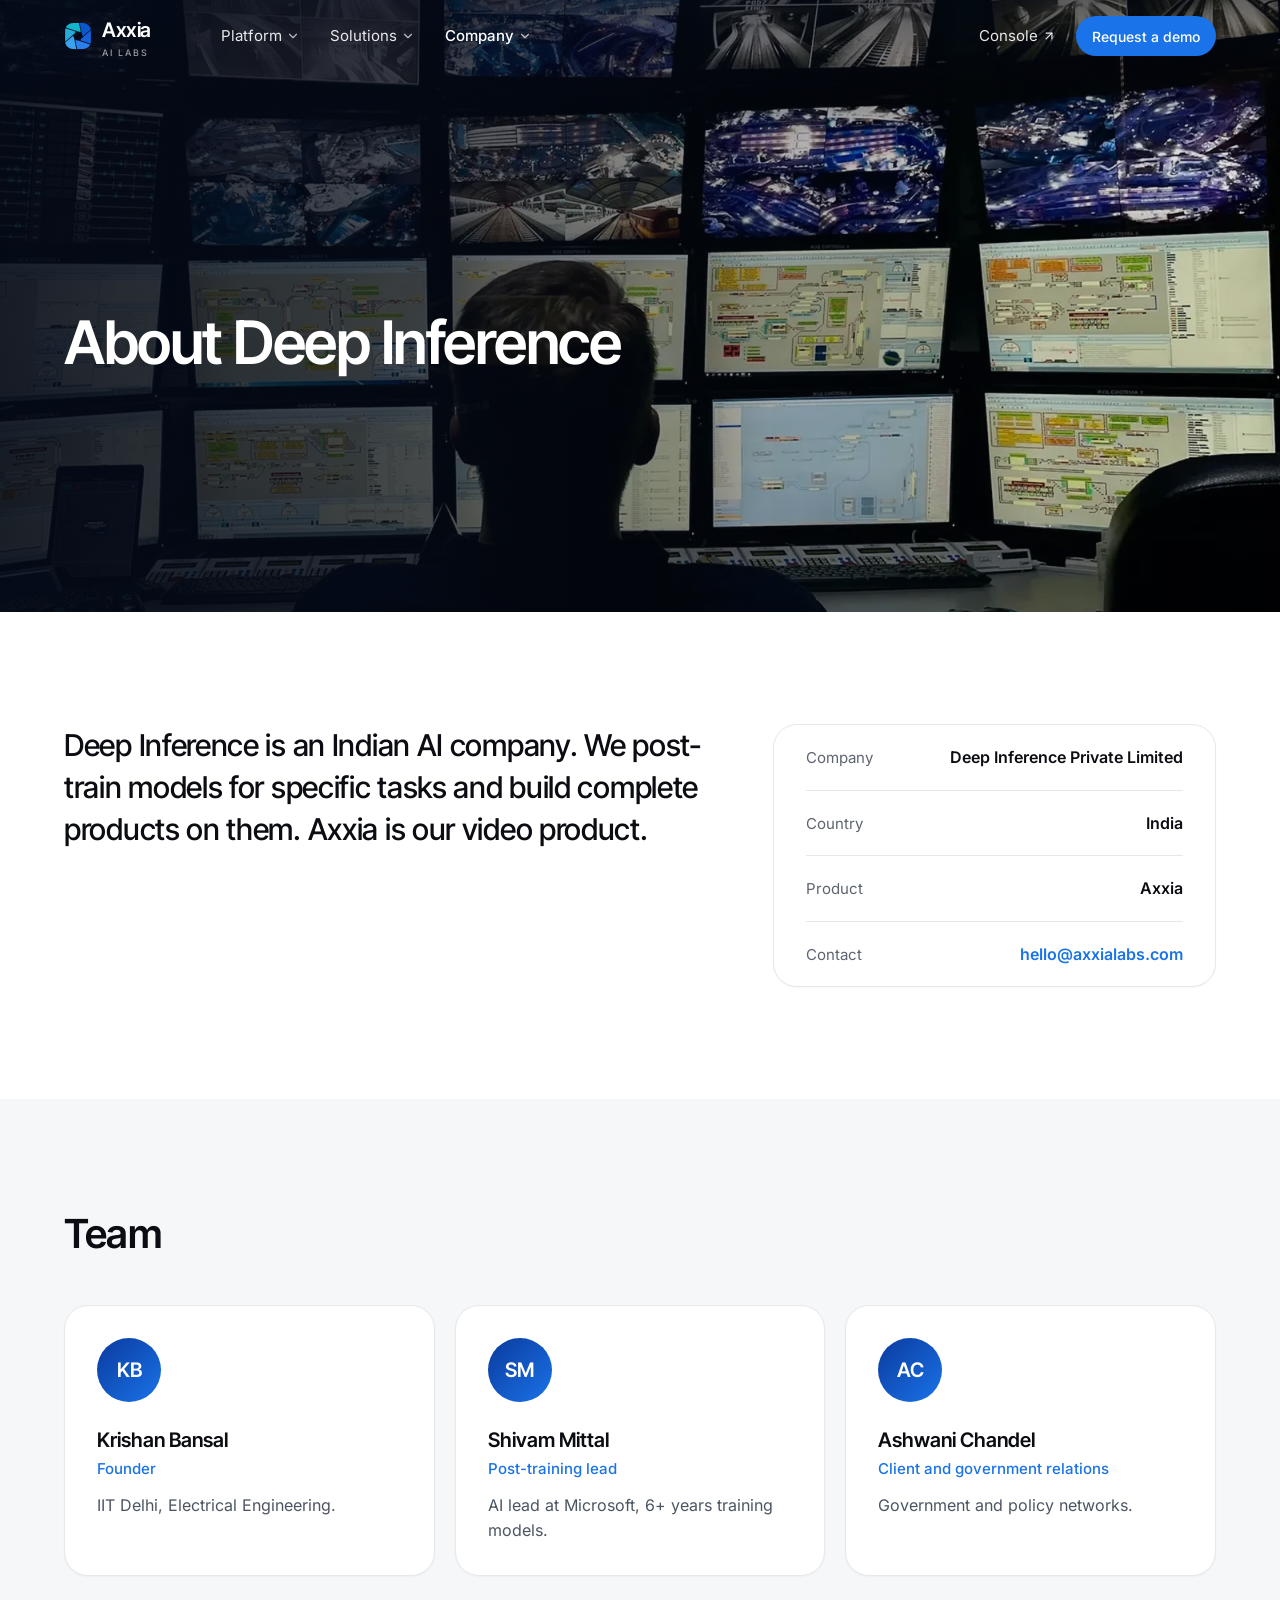
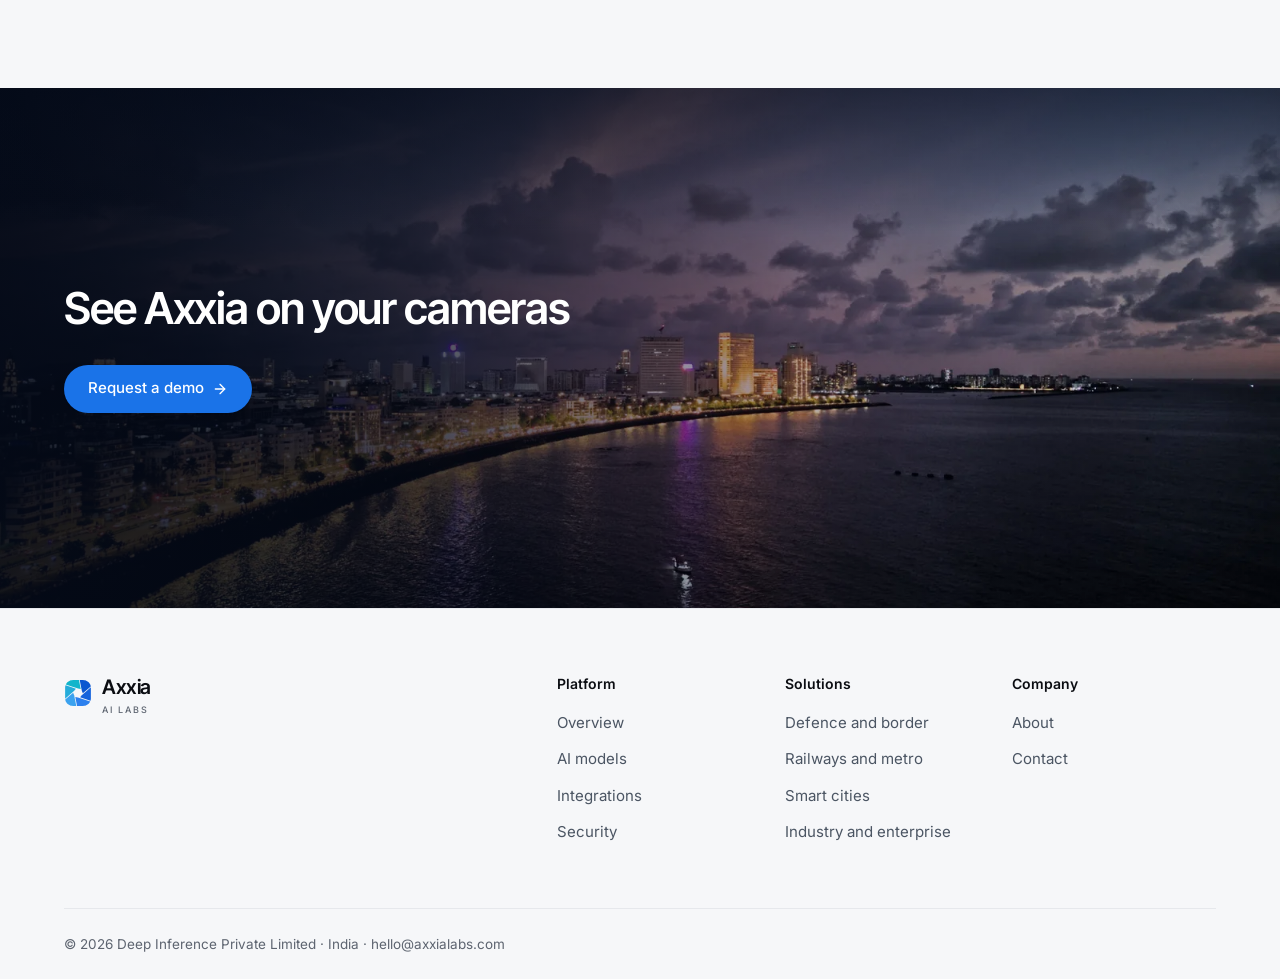
==== commit 5c4a802e: "Deploy 2bb7864 (2026-11-02T17:00Z)" ====
--- a/about/index.html
+++ b/about/index.html
@@ -26,9 +26,9 @@
     <meta name="twitter:title" content="About Deep Inference | Axxia" />
     <meta name="twitter:description" content="Deep Inference is an Indian AI company. Axxia is our video product." />
     <meta name="twitter:image" content="https://axxialabs.com/og.jpg" />
-    <script type="module" crossorigin src="/assets/about-CXpUiTwn.js"></script>
-    <link rel="modulepreload" crossorigin href="/assets/mount-CPfrFi9J.js">
-    <link rel="modulepreload" crossorigin href="/assets/CtaBand-O82Yy9Hm.js">
+    <script type="module" crossorigin src="/assets/about-Bbt_BjfH.js"></script>
+    <link rel="modulepreload" crossorigin href="/assets/mount-YkpCc9v2.js">
+    <link rel="modulepreload" crossorigin href="/assets/CtaBand-Q0srfvot.js">
     <link rel="stylesheet" crossorigin href="/assets/mount-aVTlC6AG.css">
   </head>
   <body>
